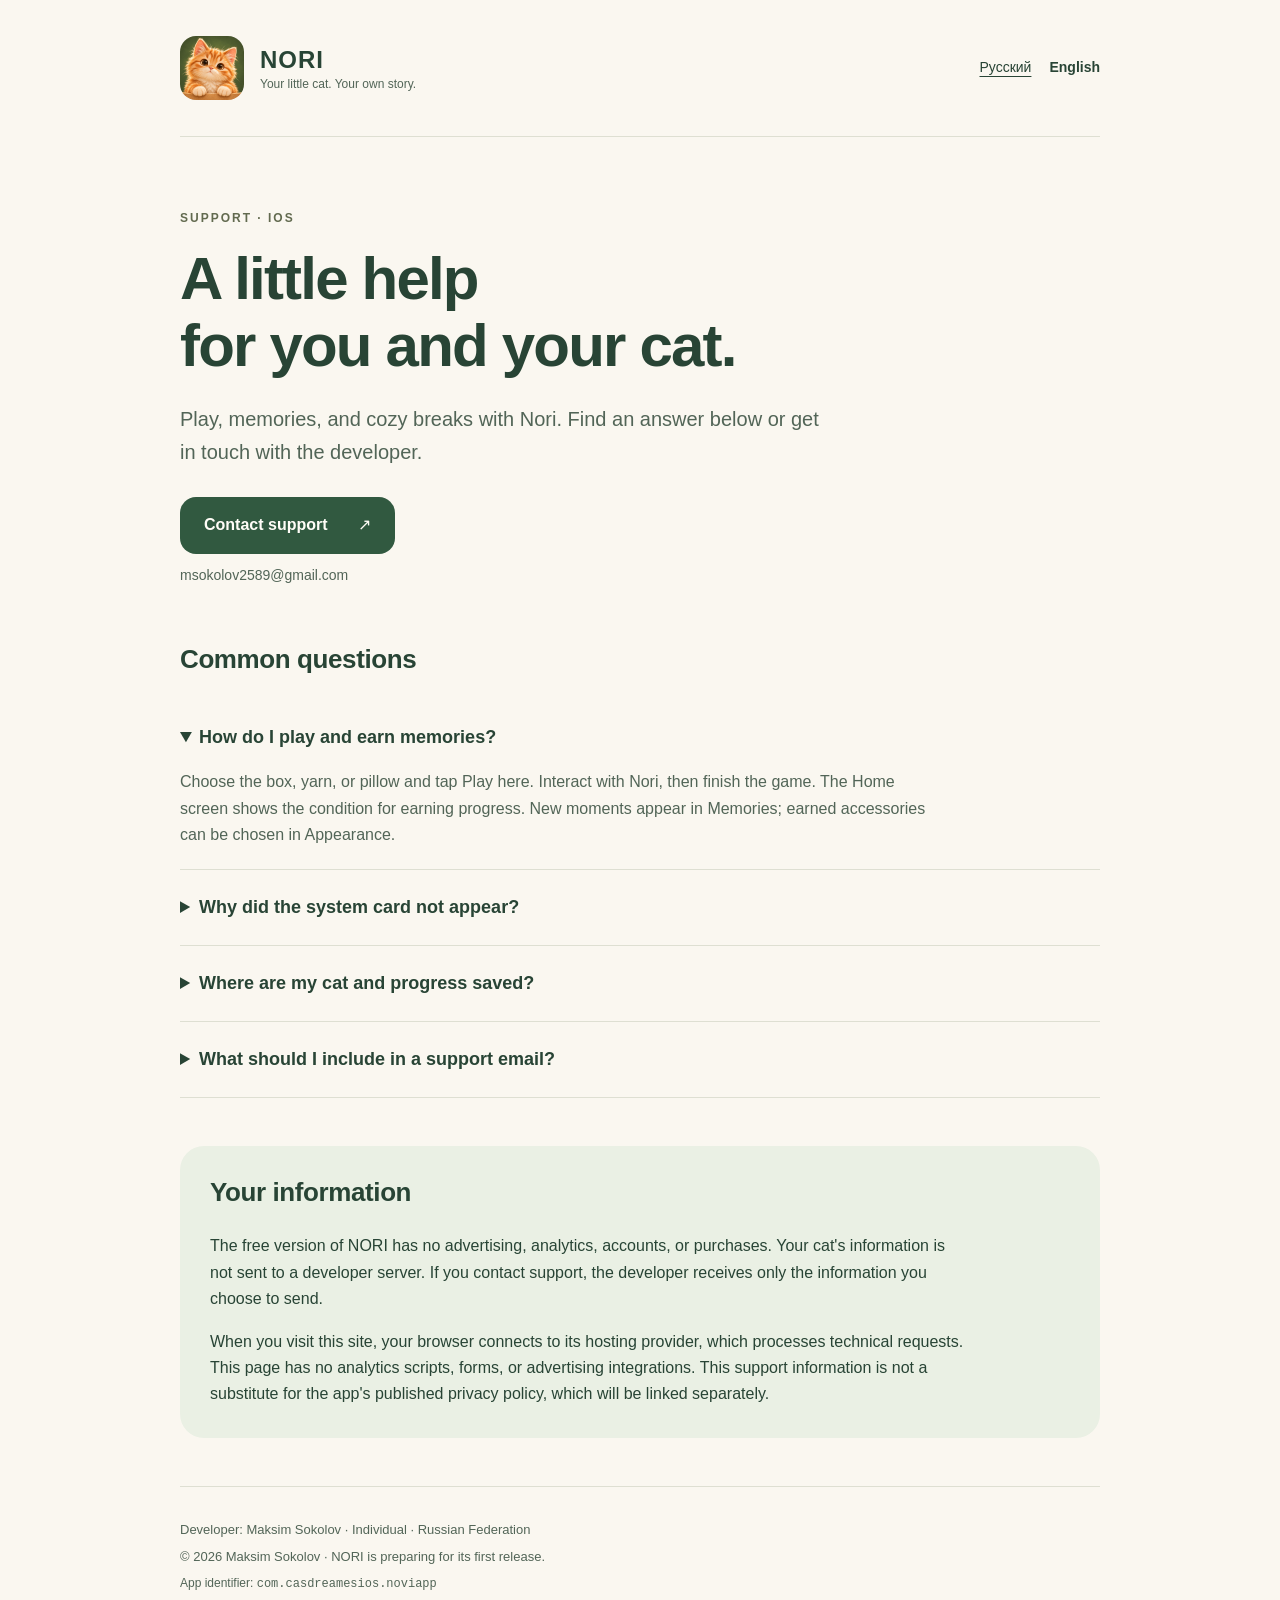
==== en/index.html @ 03944407 "Publish NORI support pages in Russian and English" ====
<!doctype html>
<html lang="en">
<head>
<meta charset="utf-8"><meta name="viewport" content="width=device-width, initial-scale=1">
<meta name="description" content="NORI support: playing with your cat, keeping your progress, and using the iOS system card.">
<meta name="color-scheme" content="light"><title>NORI — Support</title>
<link rel="icon" href="../icon.png"><link rel="stylesheet" href="../style.css">
</head>
<body>
<header><a class="brand" href="./" aria-label="NORI home"><img src="../icon.png" width="64" height="64" alt=""><span>NORI<small>Your little cat. Your own story.</small></span></a><nav aria-label="Language"><a href="../" lang="ru" hreflang="ru">Русский</a><span aria-current="page">English</span></nav></header>
<main>
<p class="eyebrow">Support · iOS</p>
<h1>A little help<br>for you and your cat.</h1>
<p class="lead">Play, memories, and cozy breaks with Nori. Find an answer below or get in touch with the developer.</p>
<a class="contact" href="mailto:msokolov2589@gmail.com">Contact support <span aria-hidden="true">↗</span></a>
<p class="email">msokolov2589@gmail.com</p>
<section aria-labelledby="questions"><h2 id="questions">Common questions</h2>
<details open><summary>How do I play and earn memories?</summary><p>Choose the box, yarn, or pillow and tap Play here. Interact with Nori, then finish the game. The Home screen shows the condition for earning progress. New moments appear in Memories; earned accessories can be chosen in Appearance.</p></details>
<details><summary>Why did the system card not appear?</summary><p>The in-app game works independently of Live Activities. Check the Live Activities permission for NORI in iOS Settings if that switch is available. iOS controls how the card appears and refreshes; permanent presence and continuous animation are not promised.</p></details>
<details><summary>Where are my cat and progress saved?</summary><p>Game information is saved locally on your device. The app and its extension share a local data group. NORI has no cloud account or developer-operated recovery service for deleted saves.</p><p>Do not delete the app expecting support to restore your save. Apple device backups and restoration depend on your own system settings.</p></details>
<details><summary>What should I include in a support email?</summary><p>Your NORI version, device model, iOS version, and a description of what happened. You may attach a screenshot after hiding personal information. Do not send passwords, verification codes, your Apple ID, or your entire game database.</p></details>
</section>
<section class="data" aria-labelledby="privacy"><h2 id="privacy">Your information</h2><p>The free version of NORI has no advertising, analytics, accounts, or purchases. Your cat's information is not sent to a developer server. If you contact support, the developer receives only the information you choose to send.</p><p>When you visit this site, your browser connects to its hosting provider, which processes technical requests. This page has no analytics scripts, forms, or advertising integrations. This support information is not a substitute for the app's published privacy policy, which will be linked separately.</p></section>
</main>
<footer><p>Developer: Maksim Sokolov · Individual · Russian Federation</p><p>© 2026 Maksim Sokolov · NORI is preparing for its first release.</p><p class="technical">App identifier: <code>com.casdreamesios.noviapp</code></p></footer>
</body></html>
---- style.css ----
:root{font-family:ui-sans-serif,-apple-system,BlinkMacSystemFont,"Segoe UI",sans-serif;color:#284435;background:#faf7f0;font-synthesis:none;line-height:1.65;color-scheme:light}
*{box-sizing:border-box}body{margin:0}a{color:inherit;text-underline-offset:4px}header,main,footer{width:min(100% - 48px,920px);margin-inline:auto}header{display:flex;justify-content:space-between;align-items:center;gap:24px;padding:36px 0;border-bottom:1px solid #dedfd2}.brand{display:flex;align-items:center;gap:16px;text-decoration:none;font-size:24px;font-weight:750;letter-spacing:1px}.brand img{border-radius:16px;display:block}.brand small{display:block;font-size:12px;letter-spacing:0;font-weight:450;color:#526557}.brand span{line-height:1.4}nav{display:flex;gap:18px;font-size:14px}nav [aria-current]{font-weight:700}main{padding:60px 0 48px}h1{font-size:clamp(36px,6vw,60px);letter-spacing:-1.8px;line-height:1.12;margin:16px 0 24px;font-weight:650}h2{font-size:26px;line-height:1.3;letter-spacing:-.4px;margin:0 0 24px}.eyebrow{color:#626a4f;letter-spacing:2px;font-weight:650;text-transform:uppercase;font-size:12px}.lead{font-size:20px;max-width:640px;color:#526557;margin:0 0 28px}.contact{display:inline-flex;align-items:center;gap:30px;background:#315940;color:#fffdf7;padding:15px 24px;border-radius:16px;text-decoration:none;font-weight:650}.contact:hover{background:#254730}.email{font-size:14px;color:#526557;margin:10px 0 56px}section{margin-top:40px}details{padding:20px 0;border-bottom:1px solid #dedfd2}summary{cursor:pointer;font-size:18px;font-weight:600;line-height:1.5;padding:4px 0}details p{max-width:760px;color:#526557;margin:14px 0 0}.data{background:#eaf0e4;border-radius:24px;padding:30px;margin-top:48px}.data p{margin:16px 0 0;max-width:760px}footer{border-top:1px solid #dedfd2;padding:26px 0 40px;font-size:13px;color:#526557}footer p{margin:6px 0}.technical{font-size:12px}code{overflow-wrap:anywhere}a:focus-visible,summary:focus-visible{outline:3px solid #917442;outline-offset:5px;border-radius:4px}@media(max-width:600px){header,main,footer{width:calc(100% - 36px)}header{padding:24px 0;align-items:flex-start;flex-direction:column;gap:20px}.brand img{width:54px;height:54px;border-radius:14px}nav{align-self:flex-end;margin-top:-12px}main{padding-top:36px}h1{letter-spacing:-1px}.lead{font-size:18px}.contact{width:100%;justify-content:space-between}.data{padding:24px 20px;border-radius:20px}summary{font-size:17px}h2{font-size:24px}}
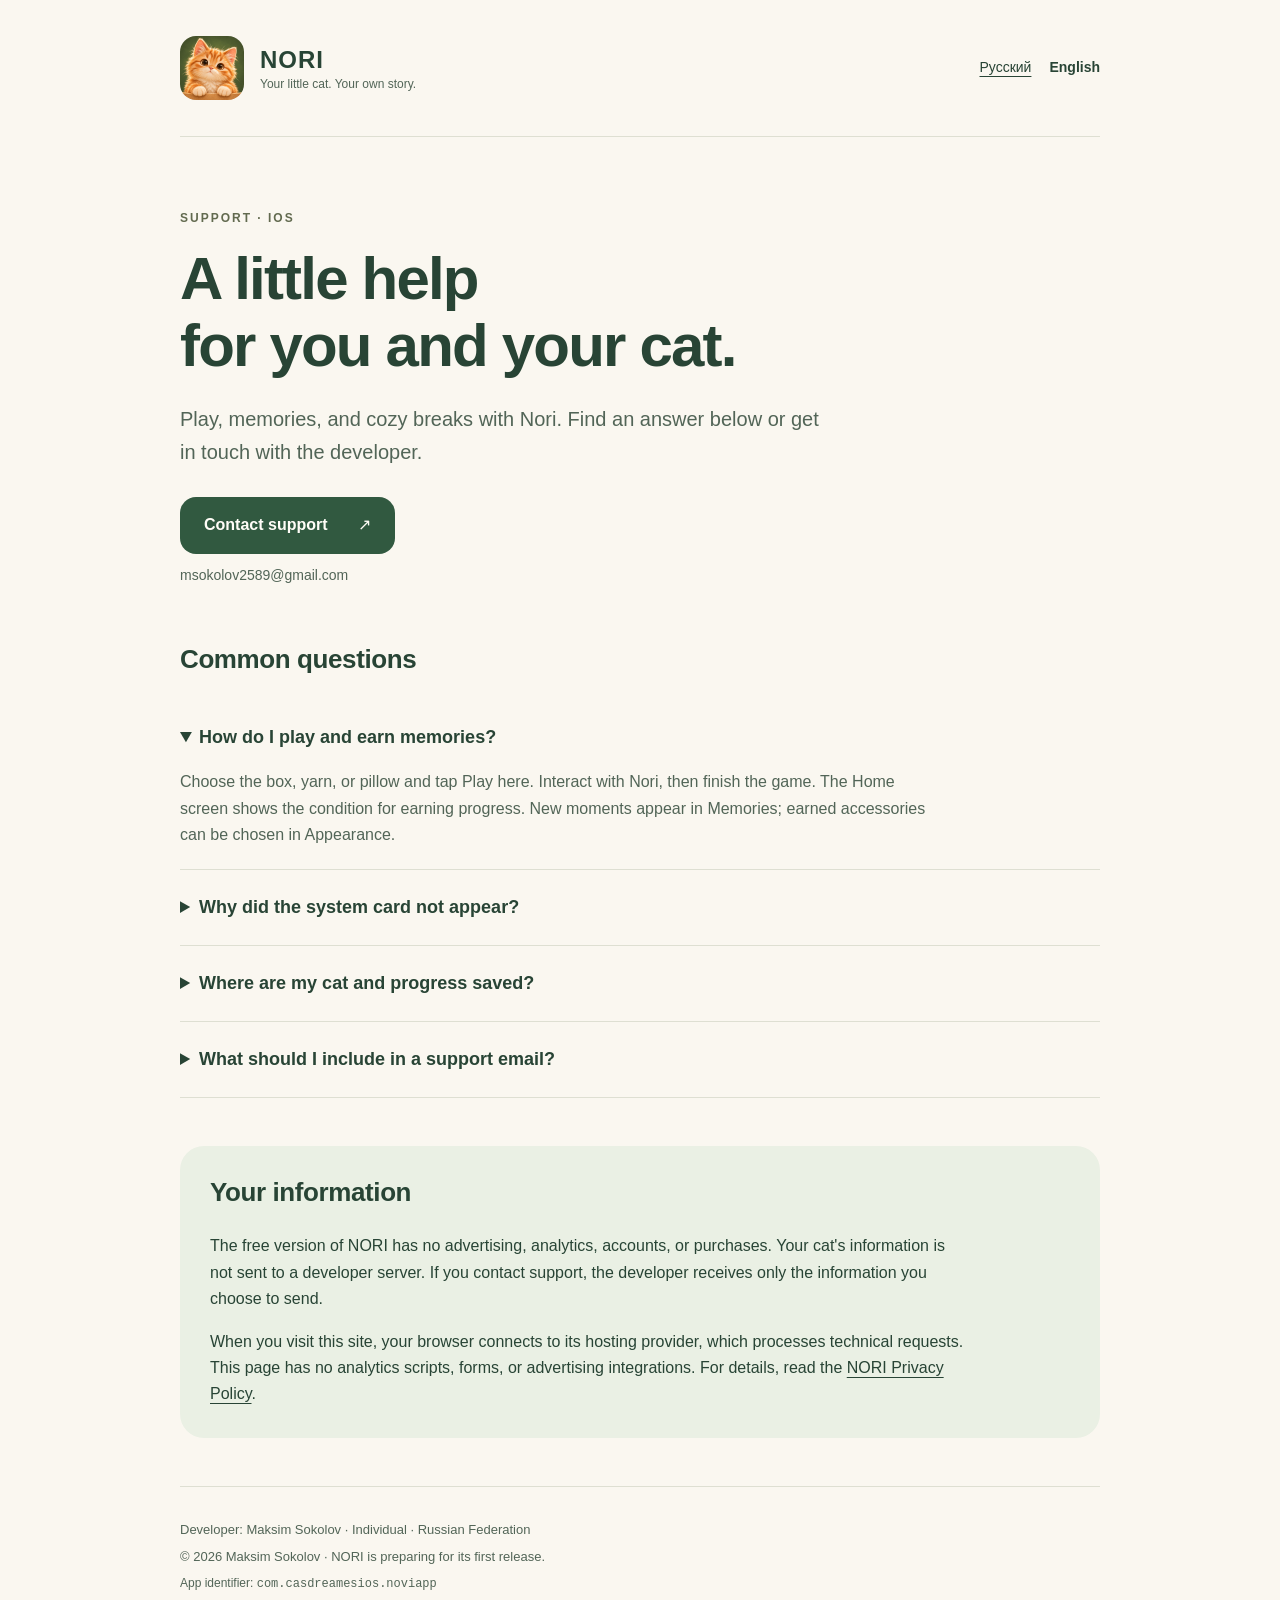
==== commit 0edfe891: "Add NORI-specific bilingual privacy policy and support FAQ" ====
--- a/en/index.html
+++ b/en/index.html
@@ -20,7 +20,7 @@
 <details><summary>Where are my cat and progress saved?</summary><p>Game information is saved locally on your device. The app and its extension share a local data group. NORI has no cloud account or developer-operated recovery service for deleted saves.</p><p>Do not delete the app expecting support to restore your save. Apple device backups and restoration depend on your own system settings.</p></details>
 <details><summary>What should I include in a support email?</summary><p>Your NORI version, device model, iOS version, and a description of what happened. You may attach a screenshot after hiding personal information. Do not send passwords, verification codes, your Apple ID, or your entire game database.</p></details>
 </section>
-<section class="data" aria-labelledby="privacy"><h2 id="privacy">Your information</h2><p>The free version of NORI has no advertising, analytics, accounts, or purchases. Your cat's information is not sent to a developer server. If you contact support, the developer receives only the information you choose to send.</p><p>When you visit this site, your browser connects to its hosting provider, which processes technical requests. This page has no analytics scripts, forms, or advertising integrations. This support information is not a substitute for the app's published privacy policy, which will be linked separately.</p></section>
+<section class="data" aria-labelledby="privacy"><h2 id="privacy">Your information</h2><p>The free version of NORI has no advertising, analytics, accounts, or purchases. Your cat's information is not sent to a developer server. If you contact support, the developer receives only the information you choose to send.</p><p>When you visit this site, your browser connects to its hosting provider, which processes technical requests. This page has no analytics scripts, forms, or advertising integrations. For details, read the <a href="../privacy.html#en">NORI Privacy Policy</a>.</p></section>
 </main>
 <footer><p>Developer: Maksim Sokolov · Individual · Russian Federation</p><p>© 2026 Maksim Sokolov · NORI is preparing for its first release.</p><p class="technical">App identifier: <code>com.casdreamesios.noviapp</code></p></footer>
 </body></html>
